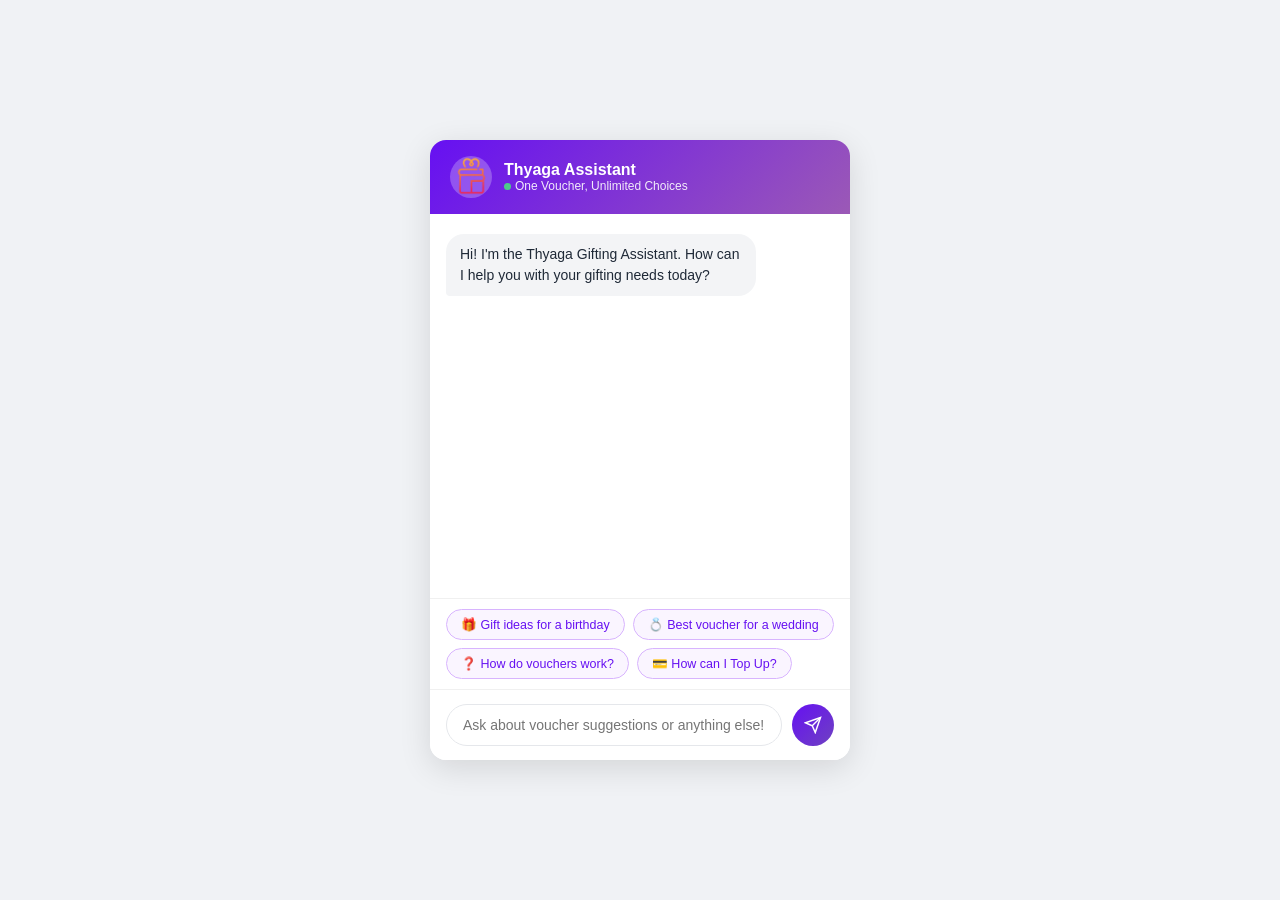
==== ui/index.html @ e4092e6b "test railway backenfd" ====
<!DOCTYPE html>
<html lang="en">
<head>
  <meta charset="UTF-8" />
  <meta name="viewport" content="width=device-width, initial-scale=1.0" />
  <title>Thyaga Assistant</title>
  <link rel="stylesheet" href="style.css" />
</head>
<body>
  <div class="chat-container">
    <header class="chat-header">
      <div class="header-avatar"><img src="Screenshot_2026-04-06_100840-removebg-preview.png" alt="thyaga"></div>
      <div class="header-info">
        <h1>Thyaga Assistant</h1>
        <span class="status">One Voucher, Unlimited Choices</span>
      </div>
    </header>

    <div class="chat-messages" id="chatMessages">
      <div class="message bot">
        <div class="bubble">
          Hi! I'm the Thyaga Gifting Assistant. How can I help you with your gifting needs today?
        </div>
      </div>
    </div>

    <!--suggestion buttons-->
    <div class="suggestions" id="suggestions">
      <button class="suggestion-btn" onclick="sendSuggestion(this)">🎁 Gift ideas for a birthday</button>
      <button class="suggestion-btn" onclick="sendSuggestion(this)">💍 Best voucher for a wedding</button>
      <button class="suggestion-btn" onclick="sendSuggestion(this)">❓ How do vouchers work?</button>
      <button class="suggestion-btn" onclick="sendSuggestion(this)">💳 How can I Top Up?</button>
    </div>

    <div class="chat-input-area">
      <input
        type="text"
        id="userInput"
        placeholder="Ask about voucher suggestions or anything else!"
        autocomplete="off"
      />
      <button id="sendBtn" onclick="sendMessage()">
        <svg viewBox="0 0 24 24" fill="none" stroke="currentColor" stroke-width="2">
          <line x1="22" y1="2" x2="11" y2="13"></line>
          <polygon points="22 2 15 22 11 13 2 9 22 2"></polygon>
        </svg>
      </button>
    </div>
  </div>

  <script src="script.js"></script>
</body>
</html>
---- ui/style.css ----
* {
  margin: 0;
  padding: 0;
  box-sizing: border-box;
}

body {
  font-family: -apple-system, BlinkMacSystemFont, "Segoe UI", Roboto, sans-serif;
  background: #f0f2f5;
  display: flex;
  justify-content: center;
  align-items: center;
  min-height: 100vh;
}

.chat-container {
  width: 420px;
  height: 620px;
  background: #fff;
  border-radius: 16px;
  box-shadow: 0 8px 32px rgba(0, 0, 0, 0.12);
  display: flex;
  flex-direction: column;
  overflow: hidden;
}

/* Header */
.chat-header {
  background: linear-gradient(135deg, #6610f2, #9b59b6);
  padding: 16px 20px;
  display: flex;
  align-items: center;
  gap: 12px;
  color: #fff;
}

.header-avatar {
  width: 42px;
  height: 42px;
  background: rgba(255, 255, 255, 0.25);
  border-radius: 50%;
  display: flex;
  align-items: center;
  justify-content: center;
  font-size: 18px;
  font-weight: 700;
  flex-shrink: 0;
  overflow: hidden;
}

.header-avatar img {
  width: 75%;
  height: 100%;
  object-fit: cover;
}

.header-info h1 {
  font-size: 16px;
  font-weight: 600;
}

.status {
  font-size: 12px;
  opacity: 0.90;
  display: flex;
  align-items: center;
  gap: 4px;
}

.status::before {
  content: "";
  display: inline-block;
  width: 7px;
  height: 7px;
  background: #4ade80;
  border-radius: 50%;
}

.chat-messages {
  flex: 1;
  overflow-y: auto;
  padding: 20px 16px;
  display: flex;
  flex-direction: column;
  gap: 12px;
  scroll-behavior: smooth;
}

.chat-messages::-webkit-scrollbar {
  width: 4px;
}

.chat-messages::-webkit-scrollbar-thumb {
  background: #d1d5db;
  border-radius: 4px;
}

.message {
  display: flex;
  max-width: 80%;
}

.message.user {
  align-self: flex-end;
}

.message.bot {
  align-self: flex-start;
}

.bubble {
  padding: 10px 14px;
  border-radius: 18px;
  font-size: 14px;
  line-height: 1.5;
  word-break: break-word;
}

.message.user .bubble {
  background: linear-gradient(135deg, #6c3fc5, #9b59b6);
  color: #fff;
  border-bottom-right-radius: 4px;
}

.message.bot .bubble {
  background: #f3f4f6;
  color: #1f2937;
  border-bottom-left-radius: 4px;
}

.bubble a {
  color: #6610f2;
  text-decoration: none;
  border-bottom: 1px solid #c4b5fd;
  word-break: break-all;
}

.bubble a:hover {
  color: #4c0ab0;
  border-bottom-color: #6610f2;
}

.bubble strong {
  font-weight: 600;
  color: #111827;
}

.bubble em {
  font-style: bold italic;
  color: #374151;
}

.message.bot .bubble br {
  display: block;
  content: "";
  margin-top: 2px;
}

.typing .bubble {
  display: flex;
  gap: 4px;
  align-items: center;
  padding: 14px 16px;
}

.typing .dot {
  width: 7px;
  height: 7px;
  background: #9ca3af;
  border-radius: 50%;
  animation: bounce 1.2s infinite;
}

.typing .dot:nth-child(2) { animation-delay: 0.2s; }
.typing .dot:nth-child(3) { animation-delay: 0.4s; }

@keyframes bounce {
  0%, 80%, 100% { transform: translateY(0); }
  40% { transform: translateY(-6px); }
}

.chat-input-area {
  padding: 14px 16px;
  display: flex;
  gap: 10px;
  border-top: 1px solid #f0f0f0;
  background: #fff;
}

#userInput {
  flex: 1;
  padding: 10px 16px;
  border: 1.5px solid #e5e7eb;
  border-radius: 24px;
  font-size: 14px;
  outline: none;
  transition: border-color 0.2s;
  color: #1f2937;
}

#userInput:focus {
  border-color: #9b59b6;
}

#sendBtn {
  width: 42px;
  height: 42px;
  background: linear-gradient(135deg, #6610f2, #6f42c1);
  border: none;
  border-radius: 50%;
  cursor: pointer;
  display: flex;
  align-items: center;
  justify-content: center;
  transition: opacity 0.2s, transform 0.1s;
  flex-shrink: 0;
  color: #fff;
}

#sendBtn:hover { opacity: 0.9; }
#sendBtn:active { transform: scale(0.93); }
#sendBtn:disabled { opacity: 0.5; cursor: not-allowed; }

#sendBtn svg {
  width: 18px;
  height: 18px;
}

.message.has-vouchers {
  max-width: 95%;
}

.voucher-cards {
  display: grid;
  grid-template-columns: 1fr 1fr;
  gap: 8px;
  margin-top: 4px;
}

.voucher-card {
  border-radius: 10px;
  overflow: hidden;
  border: 1.5px solid #e5e7eb;
  background: #fff;
  box-shadow: 0 2px 8px rgba(0,0,0,0.10);
  transition: transform 0.15s, box-shadow 0.15s;
}

.voucher-card:hover {
  transform: translateY(-3px);
  box-shadow: 0 6px 16px rgba(102,16,242,0.15);
}

.voucher-img {
  width: 100%;
  height: 110px;
  object-fit: cover;
  display: block;
}

.suggestions {
  display: flex;
  flex-wrap: wrap;
  gap: 8px;
  padding: 10px 16px;
  border-top: 1px solid #f0f0f0;
  background: #fff;
}

.suggestion-btn {
  background: #faf5ff;
  border: 1.5px solid #d8b4fe;
  color: #6610f2;
  border-radius: 20px;
  padding: 7px 14px;
  font-size: 12.5px;
  cursor: pointer;
  transition: background 0.15s, border-color 0.15s, transform 0.1s;
  white-space: nowrap;
}

.suggestion-btn:hover {
  background: #ede9fe;
  border-color: #9b59b6;
  transform: translateY(-1px);
}

.page-link-buttons {
  display: flex;
  flex-wrap: wrap;
  gap: 8px;
  margin-top: 10px;
}

.page-link-btn {
  display: inline-block;
  background: #f3f0ff;
  border: 1.5px solid #a78bfa;
  color: #5b21b6;
  border-radius: 16px;
  padding: 5px 14px;
  font-size: 12.5px;
  font-weight: 500;
  text-decoration: none;
  transition: background 0.15s, border-color 0.15s, transform 0.1s;
  white-space: nowrap;
}

.page-link-btn:hover {
  background: #ede9fe;
  border-color: #7c3aed;
  transform: translateY(-1px);
}

.general-voucher-label {
  font-size: 13px;
  color: #6b7280;
  margin-top: 8px;
  margin-bottom: 4px;
}
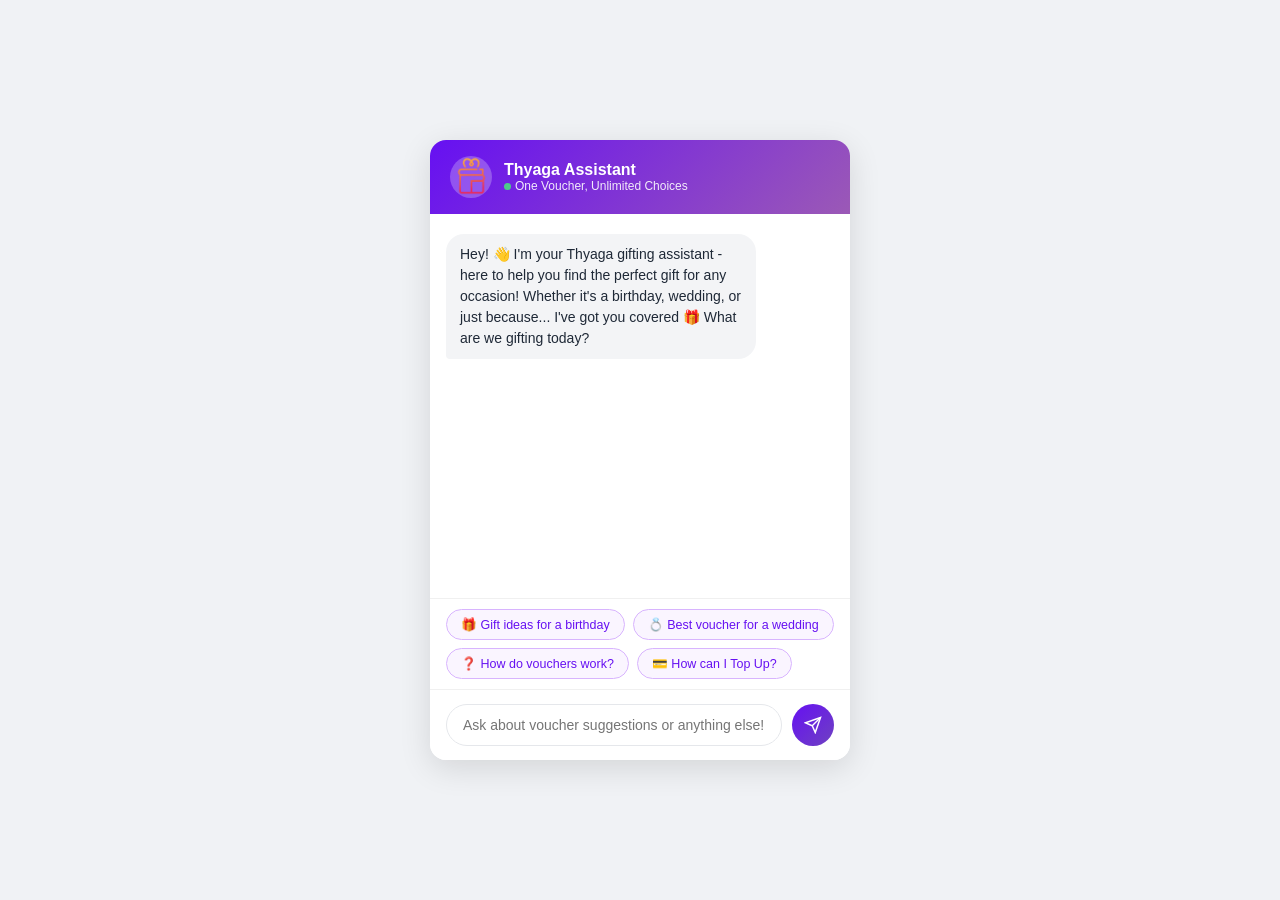
==== commit 55e17aad: "welcome message updated" ====
--- a/ui/index.html
+++ b/ui/index.html
@@ -19,7 +19,7 @@
     <div class="chat-messages" id="chatMessages">
       <div class="message bot">
         <div class="bubble">
-          Hi! I'm the Thyaga Gifting Assistant. How can I help you with your gifting needs today?
+          Hey! 👋 I'm your Thyaga gifting assistant - here to help you find the perfect gift for any occasion! Whether it's a birthday, wedding, or just because... I've got you covered 🎁 What are we gifting today?
         </div>
       </div>
     </div>
--- a/ui/style.css
+++ b/ui/style.css
@@ -318,3 +318,4 @@
   margin-top: 8px;
   margin-bottom: 4px;
 }
+
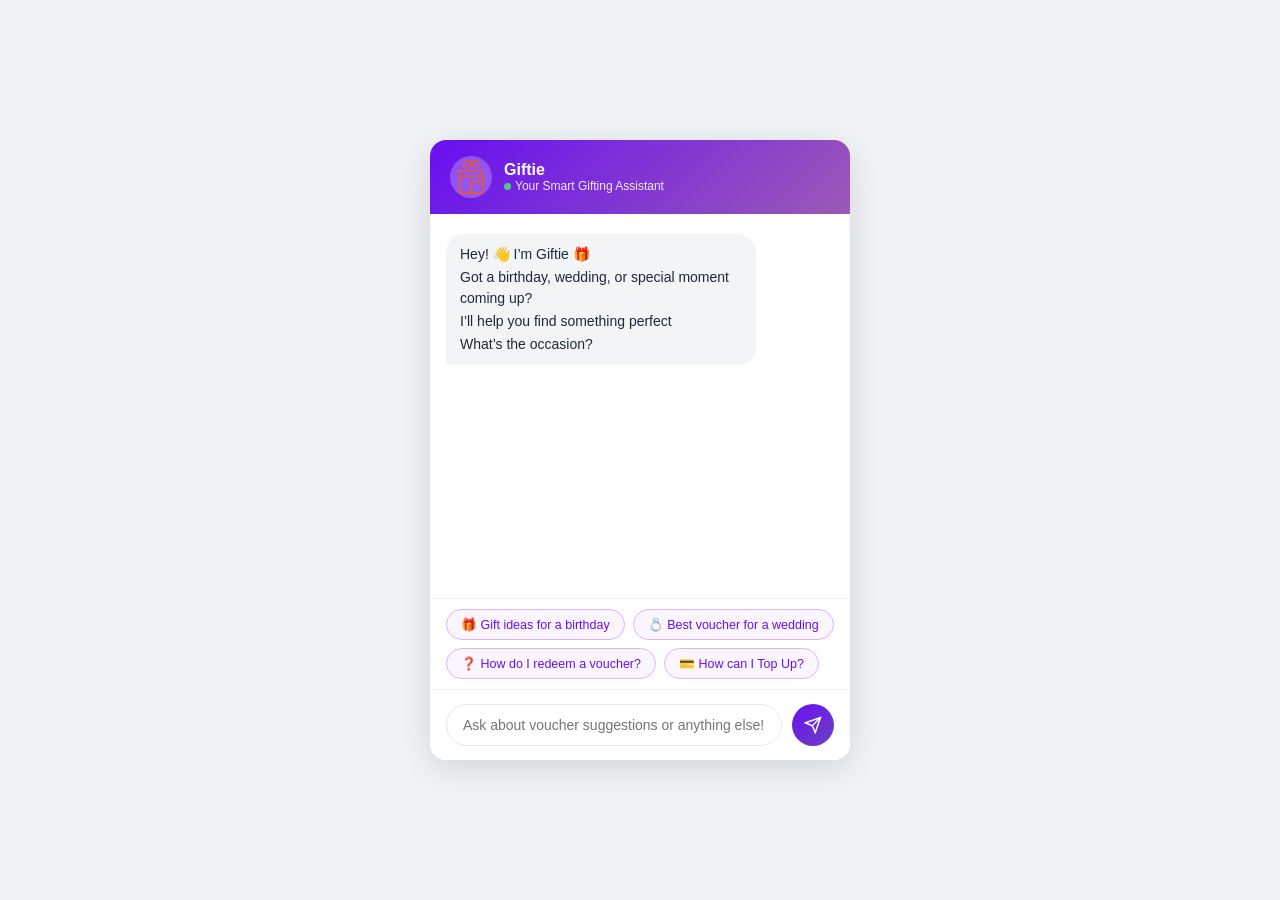
==== commit d863e775: "Giftie UI changes" ====
--- a/ui/index.html
+++ b/ui/index.html
@@ -3,32 +3,34 @@
 <head>
   <meta charset="UTF-8" />
   <meta name="viewport" content="width=device-width, initial-scale=1.0" />
-  <title>Thyaga Assistant</title>
+  <title>Giftie</title>
   <link rel="stylesheet" href="style.css" />
 </head>
 <body>
   <div class="chat-container">
     <header class="chat-header">
-      <div class="header-avatar"><img src="Screenshot_2026-04-06_100840-removebg-preview.png" alt="thyaga"></div>
+      <div class="header-avatar"><img src="tglogo.png" alt="Giftie"></div>
       <div class="header-info">
-        <h1>Thyaga Assistant</h1>
-        <span class="status">One Voucher, Unlimited Choices</span>
+        <h1>Giftie</h1>
+        <span class="status">Your Smart Gifting Assistant</span>
       </div>
     </header>
 
     <div class="chat-messages" id="chatMessages">
       <div class="message bot">
         <div class="bubble">
-          Hey! 👋 I'm your Thyaga gifting assistant - here to help you find the perfect gift for any occasion! Whether it's a birthday, wedding, or just because... I've got you covered 🎁 What are we gifting today?
+          Hey! 👋 I’m Giftie 🎁<br>
+          Got a birthday, wedding, or special moment coming up?<br>
+          I’ll help you find something perfect<br>
+          What’s the occasion?
         </div>
       </div>
     </div>
 
-    <!--suggestion buttons-->
     <div class="suggestions" id="suggestions">
       <button class="suggestion-btn" onclick="sendSuggestion(this)">🎁 Gift ideas for a birthday</button>
       <button class="suggestion-btn" onclick="sendSuggestion(this)">💍 Best voucher for a wedding</button>
-      <button class="suggestion-btn" onclick="sendSuggestion(this)">❓ How do vouchers work?</button>
+      <button class="suggestion-btn" onclick="sendSuggestion(this)">❓ How do I redeem a voucher?</button>
       <button class="suggestion-btn" onclick="sendSuggestion(this)">💳 How can I Top Up?</button>
     </div>
 
--- a/ui/style.css
+++ b/ui/style.css
@@ -49,9 +49,9 @@
 }
 
 .header-avatar img {
-  width: 75%;
-  height: 100%;
-  object-fit: cover;
+  width: 80%;
+  height: 80%;
+  object-fit: contain;
 }
 
 .header-info h1 {
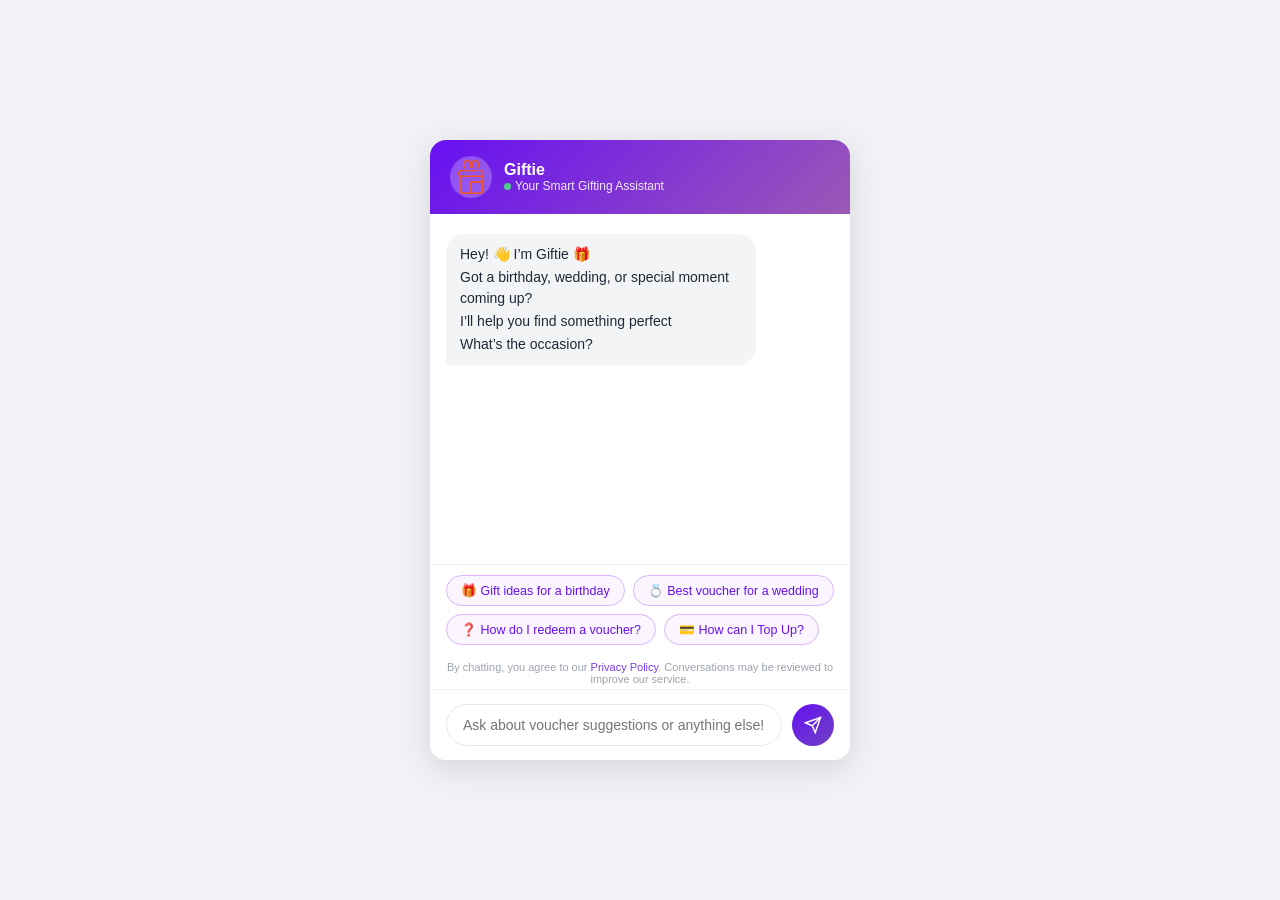
==== commit 76eed8ab: "message length cap + private policy notice" ====
--- a/ui/index.html
+++ b/ui/index.html
@@ -34,6 +34,10 @@
       <button class="suggestion-btn" onclick="sendSuggestion(this)">💳 How can I Top Up?</button>
     </div>
 
+    <div class="privacy-notice" id="privacyNotice">
+      By chatting, you agree to our <a href="https://thyaga.lk/privacy-policy" target="_blank">Privacy Policy</a>. Conversations may be reviewed to improve our service.
+    </div>
+
     <div class="chat-input-area">
       <input
         type="text"
--- a/ui/style.css
+++ b/ui/style.css
@@ -319,3 +319,20 @@
   margin-bottom: 4px;
 }
 
+
+
+.privacy-notice {
+  font-size: 11px;
+  color: #9ca3af;
+  text-align: center;
+  padding: 6px 16px 4px;
+}
+
+.privacy-notice a {
+  color: #7c3aed;
+  text-decoration: none;
+}
+
+.privacy-notice a:hover {
+  text-decoration: underline;
+}
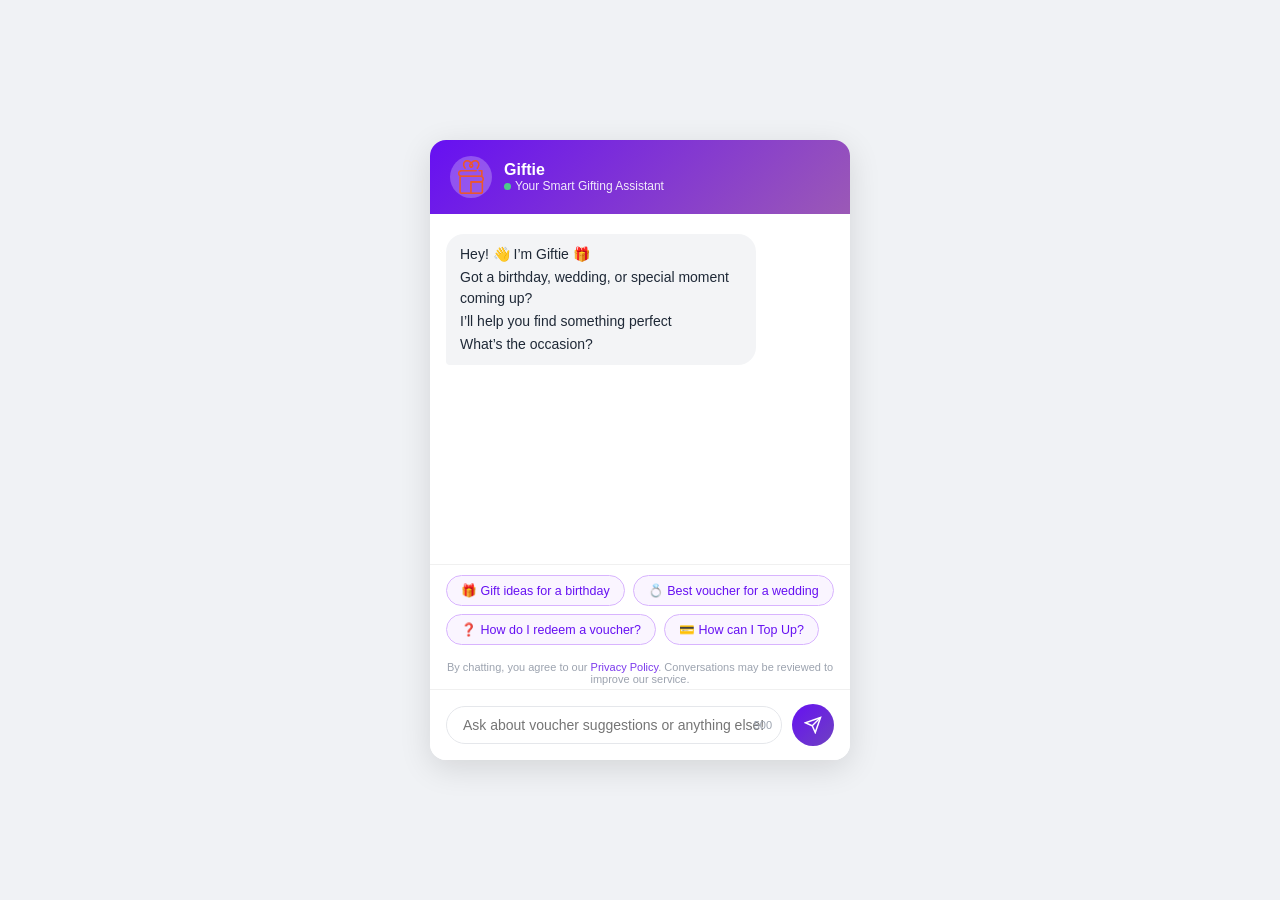
==== commit e6ae212e: "reranker + logging + guardrail + char counter + mobile widget" ====
--- a/ui/index.html
+++ b/ui/index.html
@@ -39,12 +39,17 @@
     </div>
 
     <div class="chat-input-area">
+      <div class="input-wrapper">
       <input
         type="text"
         id="userInput"
         placeholder="Ask about voucher suggestions or anything else!"
         autocomplete="off"
+        maxlength="500"
+        oninput="updateCharCount()"
       />
+      <span class="char-count" id="charCount">500</span>
+      </div>
       <button id="sendBtn" onclick="sendMessage()">
         <svg viewBox="0 0 24 24" fill="none" stroke="currentColor" stroke-width="2">
           <line x1="22" y1="2" x2="11" y2="13"></line>
--- a/ui/style.css
+++ b/ui/style.css
@@ -336,3 +336,24 @@
 .privacy-notice a:hover {
   text-decoration: underline;
 }
+
+.input-wrapper {
+  position: relative;
+  flex: 1;
+  display: flex;
+  align-items: center;
+}
+
+.input-wrapper input {
+  width: 100%;
+  padding-right: 40px;
+}
+
+.char-count {
+  position: absolute;
+  right: 10px;
+  font-size: 11px;
+  color: #9ca3af;
+  pointer-events: none;
+  user-select: none;
+}
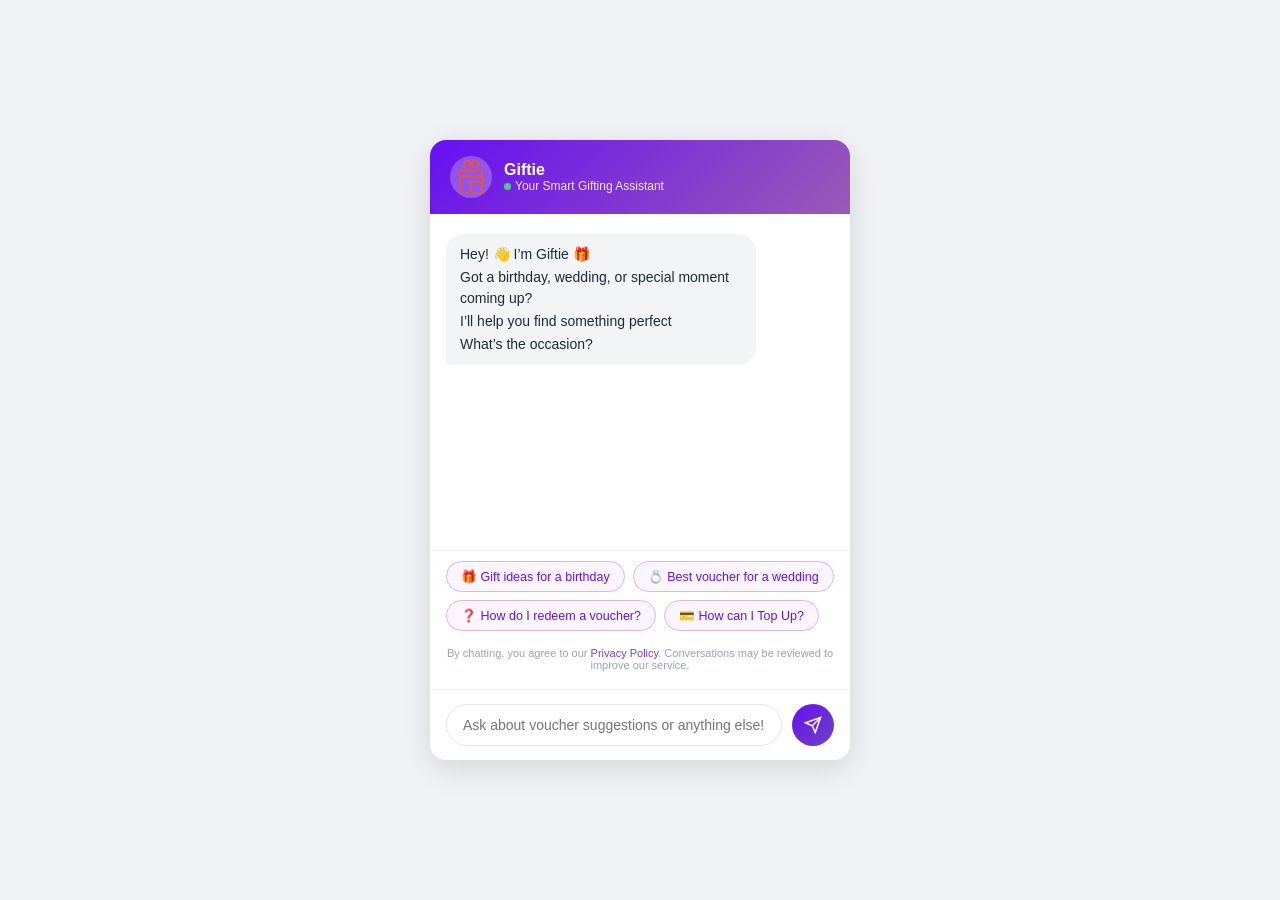
==== commit 840366bf: "cha length and text in line fix + context updated + merchant info updated" ====
--- a/ui/index.html
+++ b/ui/index.html
@@ -38,8 +38,8 @@
       By chatting, you agree to our <a href="https://thyaga.lk/privacy-policy" target="_blank">Privacy Policy</a>. Conversations may be reviewed to improve our service.
     </div>
 
+    <span class="char-count" id="charCount"></span>
     <div class="chat-input-area">
-      <div class="input-wrapper">
       <input
         type="text"
         id="userInput"
@@ -48,8 +48,6 @@
         maxlength="500"
         oninput="updateCharCount()"
       />
-      <span class="char-count" id="charCount">500</span>
-      </div>
       <button id="sendBtn" onclick="sendMessage()">
         <svg viewBox="0 0 24 24" fill="none" stroke="currentColor" stroke-width="2">
           <line x1="22" y1="2" x2="11" y2="13"></line>
--- a/ui/style.css
+++ b/ui/style.css
@@ -337,23 +337,13 @@
   text-decoration: underline;
 }
 
-.input-wrapper {
-  position: relative;
-  flex: 1;
-  display: flex;
-  align-items: center;
-}
-
-.input-wrapper input {
-  width: 100%;
-  padding-right: 40px;
-}
-
 .char-count {
-  position: absolute;
-  right: 10px;
+  display: block;
+  text-align: right;
   font-size: 11px;
   color: #9ca3af;
+  padding: 0 16px 2px;
+  min-height: 14px;
   pointer-events: none;
   user-select: none;
 }
